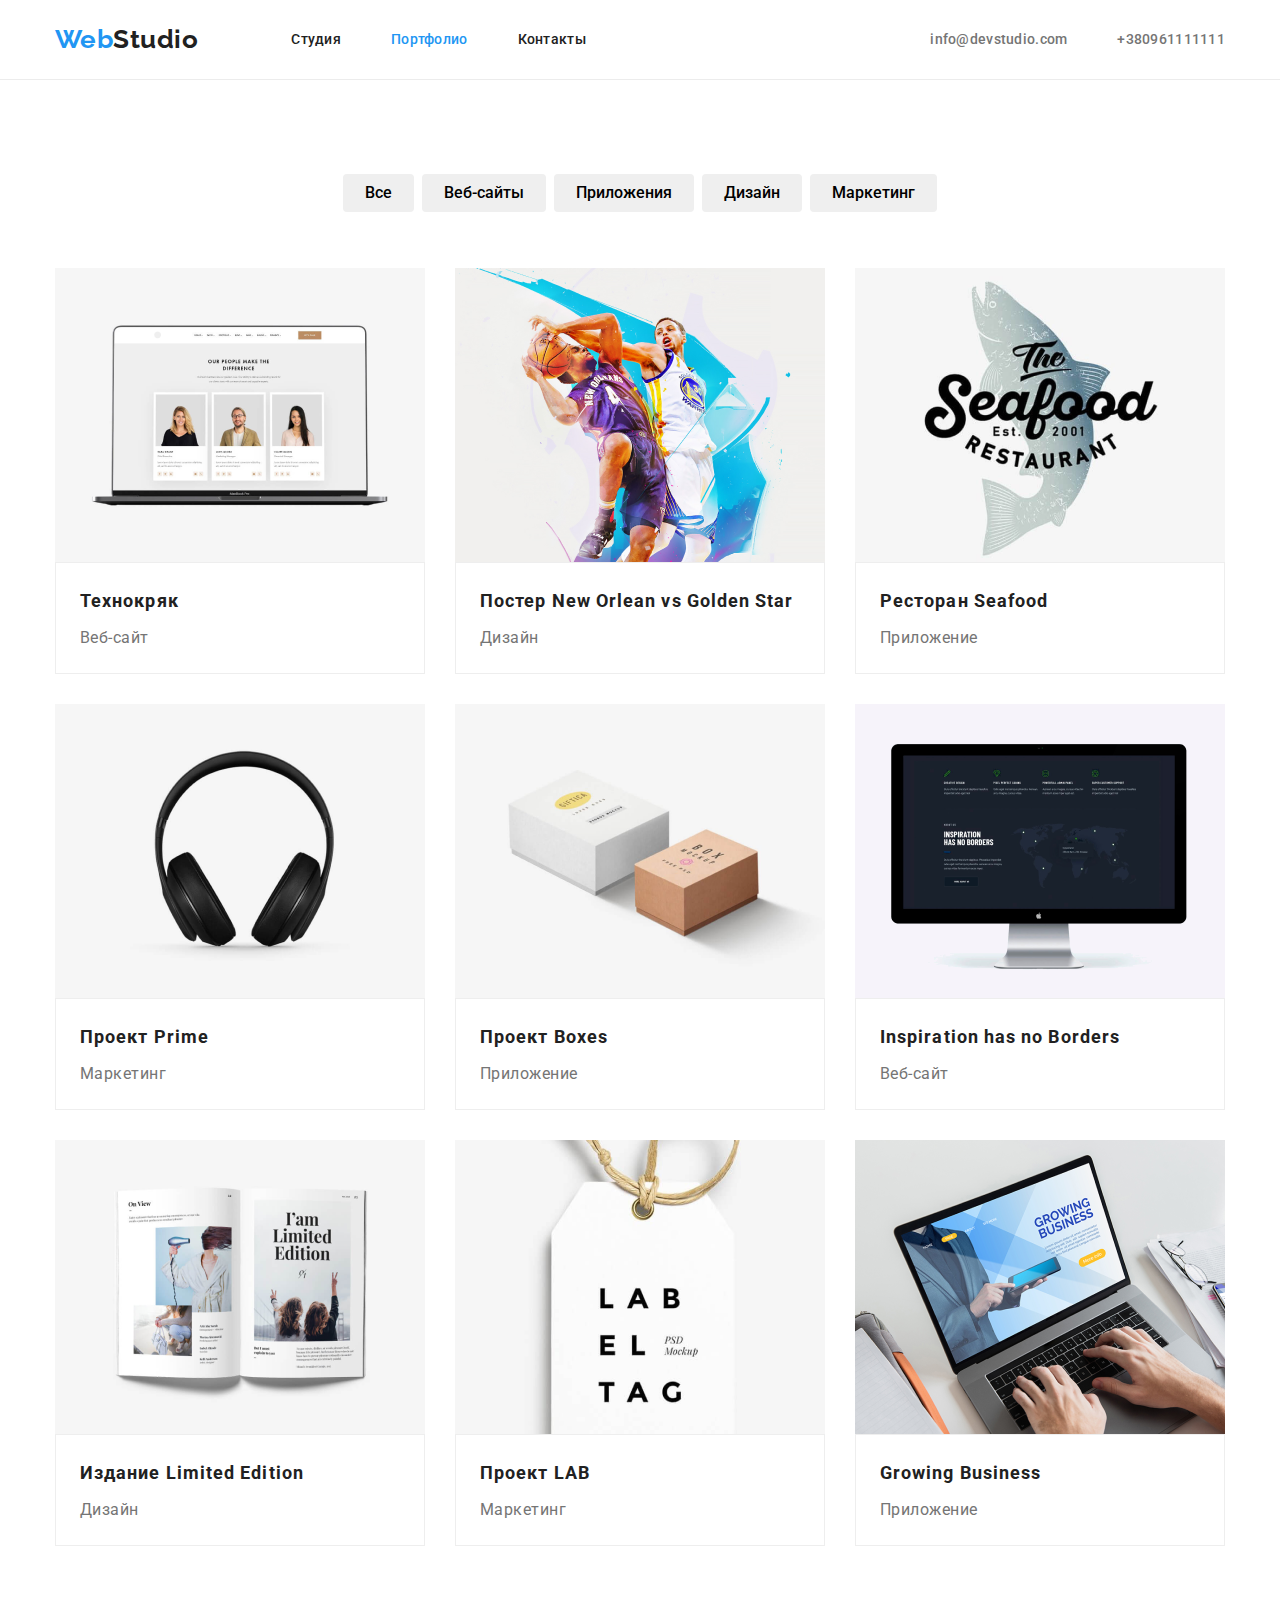
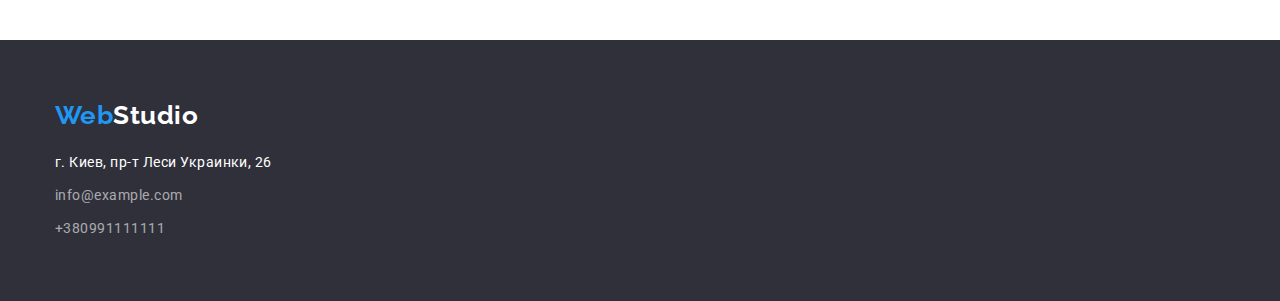
==== portfolio.html @ 41482687 "+" ====
<!DOCTYPE html>
<html lang="ru">
<head>
    <meta charset="UTF-8">
    <meta name="viewport" content="width=device-width, initial-scale=1.0">
    <title>Document</title>
    <!-- шрифты -->
    <link rel="preconnect" href="https://fonts.gstatic.com">
    <link href="https://fonts.googleapis.com/css2?family=Raleway:wght@700&family=Roboto:wght@400;500;700&display=swap" rel="stylesheet">
    <!-- нормалайз -->
    <link rel="stylesheet" href="https://cdnjs.cloudflare.com/ajax/libs/modern-normalize/1.0.0/modern-normalize.min.css">

    <link rel="stylesheet" href="./css/styles.css"/>
</head>
<body>
    <header class="header">
        <div class="container">
            <nav class="navigation">
                <a class="logo link" href="./index.html">Web<span class="span-header">Studio</span></a>
                <ul class="navigation-list list">
                    <li class="item">
                        <a class="navigation-link link" href="./index.html">Студия</a>
                    </li>
                    <li class="item">
                        <a class="navigation-link link current" href="">Портфолио</a>
                    </li>
                    <li class="item">
                        <a class="navigation-link link" href="">Контакты</a>
                    </li>
                </ul>
            </nav>
                <ul class="contacts-list list">
                    <li class="item">
                        <a class="link info" href="mailto:info@devstudio.com">info@devstudio.com</a>
                    </li>
                    <li class="item">
                        <a class="link info" href="tel:+380961111111">+380961111111</a>
                    </li>
                </ul>
        </div>
    </header>
    <main>
        <section class="section-buttons section">
            <div class="container">
                <h1 class="visually-hidden">Портфолио</h1>
                    <ul class="buttons-list list">
                        <li class="item">
                            <button class="button" type="button">Все</button>
                        </li>  
                        <li class="item">
                            <button class="button" type="button">Веб-сайты</button>
                        </li>
                        <li class="item">
                            <button class="button" type="button">Приложения</button>
                        </li>
                        <li class="item">
                            <button class="button" type="button">Дизайн</button>
                        </li>
                        <li class="item">
                            <button class="button" type="button">Маркетинг</button>
                        </li>
                    </ul>
            </div>
        </section>
        <section class="section-works section">
            <div class="container">
                <h2 class="visually-hidden">Наши работы</h2>
                    <ul class="works-list list">
                        <li class="item">
                            <a class="link works" href="">
                                <img src="./images/портфолио-2/img.png" alt="" width="370" height="294">
                            <div class="card-works">                              
                                <h3>Технокряк</h3>
                                <p>Веб-сайт</p>
                            </div>
                            </a>
                        </li>
                        <li class="item">
                            <a class="link works" href="">
                                <img src="./images/портфолио-2/img-1.png" alt="" width="370" height="294">
                            <div class="card-works">
                                <h3>Постер New Orlean vs Golden Star</h3>
                                <p>Дизайн</p>
                            </div>         
                            </a>
                        </li>
                        <li class="item">
                            <a class="link works" href="">
                                <img src="./images/портфолио-2/img-2.png" alt="" width="370" height="294">
                            <div class="card-works">
                                <h3>Ресторан Seafood</h3>
                                <p>Приложение</p>
                            </div>    
                            </a>
                        </li>
                        <li class="item">
                            <a class="link works" href="">
                                <img src="./images/портфолио-2/img-3.png" alt="" width="370" height="294">
                            <div class="card-works">
                                <h3>Проект Prime</h3>
                                <p>Маркетинг</p>
                            </div>
                            </a>
                        </li>
                        <li class="item">
                            <a class="link works" href="">
                                <img src="./images/портфолио-2/img-4.png" alt="" width="370" height="294">
                            <div class="card-works">
                                <h3>Проект Boxes</h3>
                                <p>Приложение</p>
                            </div>
                            </a>
                        </li>
                        <li class="item">
                            <a class="link works" href="">
                                <img src="./images/портфолио-2/img-5.png" alt="" width="370" height="294">
                            <div class="card-works">
                                <h3>Inspiration has no Borders</h3>
                                <p>Веб-сайт</p>
                            </div>         
                            </a>
                        </li>
                        <li class="item">
                            <a class="link works" href="">
                                <img src="./images/портфолио-2/img-6.png" alt="" width="370" height="294">
                            <div class="card-works">
                                <h3>Издание Limited Edition</h3>
                                <p>Дизайн</p>
                            </div>
                            </a>
                        </li>
                        <li class="item">
                            <a class="link works" href="">
                                <img src="./images/портфолио-2/img-7.png" alt="" width="370" height="294">
                            <div class="card-works">
                                <h3>Проект LAB</h3>
                                <p>Маркетинг</p>
                            </div>
                            </a>
                        </li>
                        <li class="item">
                            <a class="link works" href="">
                                <img src="./images/портфолио-2/img-8.png" alt="" width="370" height="294">
                            <div class="card-works">
                                <h3>Growing Business</h3>
                                <p>Приложение</p>
                            </div>    
                            </a>
                        </li>
                    </ul>
            </div>
        </section>
    </main>
    <footer class="footer">
        <div class="container">
            <a class="logo footer link" href="">Web<span class="span-footer">Studio</span>
            </a>
            <address class="address">
                <p>г. Киев, пр-т Леси Украинки, 26</p>
                <ul class="footer-contacts list">
                    <li class="item">
                        <a class="link info" href="mailto:info@example.com">info@example.com</a>
                    </li>
                    <li class="item">
                        <a class="link info" href="tel:+380991111111">+380991111111</a>
                    </li>
                </ul>
            </address>
        </div>
    </footer>
</body>
</html>
---- css/styles.css ----
:root {
    --primary-text-color: #212121;
    --primary-white-color: #ffffff;
    --title-text-color: #757575;
    --accent-color:  #2196F3;
    --main-font: Roboto, sans-serif;
    --card-shadow:  0px 1px 3px rgba(0, 0, 0, 0.12),
     0px 1px 1px rgba(0, 0, 0, 0.14), 0px 2px 1px rgba(0, 0, 0, 0.2);
}

body { 
    font-family: Roboto, sans-serif;
    color:var(--title-text-color);
    letter-spacing: 0.03em;
}

h1,
h2,
h3,
h4,
h5,
h6,
p {
    margin: 0;
}

ul, ol {
    margin: 0;
    padding: 0;
}

img {
    display:block;
}

.container {
    width: 1200px;
    margin: 0 auto;
    padding-left: 15px;
    padding-right: 15px;
    /* background-color: ; */
}

.visually-hidden {
    position: absolute !important;
    clip: rect(1px 1px 1px 1px);  /* IE6, IE7 */
    clip: rect(1px, 1px, 1px, 1px);
    padding: 0 !important; 
    border: 0 !important;
    height: 1px !important;
    width: 1px !important;
    overflow: hidden;
}

/* ==============  LOGO  ============ */

.logo {
    padding-top: 24px;
    padding-bottom: 24px;
    color:var(--accent-color);
    font-family: Raleway, sans-serif;

    font-weight: 700;
    font-size: 26px;
    line-height: 1.2;
}

.logo .span-footer {
    color:var(--primary-white-color);
}

.logo .span-header {
    color:var(--primary-text-color);
}

/* ==============  ССЫЛКИ NAV  ============== */

.link {
    text-decoration: none;
}

.navigation-link {
    color:var(--primary-text-color);

    
    font-weight: 500;
    font-size: 14px;
    line-height: 1.14;
    letter-spacing: 0.02em;
}

.contacts-list .info {
    
    /* background-color: brown; */
    color:var(--title-text-color);
    
    font-weight: 500;
    font-size: 14px;
    line-height: 1.14;
    letter-spacing: 0.02em;
}

/*  флексы шапки  */

.navigation-list {
    display: flex;
    text-align: center;
    margin-left: 93px;
}

.contacts-list {
    display: flex;
    text-align: center;
    margin-left: auto;
}

.contacts-list .item:not(:last-child){
    margin-right: 50px;
}

.navigation-list .item:not(:last-child){
    margin-right: 50px;
}

/* ============== ХЕДЕР  ============== */

.header{
    border-bottom: 1px solid #ECECEC
}

.header .container {
    display: flex;
    align-items: center;
}

.navigation {
    display: flex;
    align-items: center;
}

/* ============= ГЕРОЙ =============== */

.section-hero {
    background-color:#2F303A;
    text-align: center;
    padding-top: 200px;
    padding-bottom: 210px;
}

.section-hero h1 {
    margin-bottom: 40px;
    color:var(--primary-white-color);

    font-weight: 900;
    font-size: 44px;
    line-height: 1.37;
    text-align: center;
    letter-spacing: 0.06em;
    text-transform: uppercase
}

/* ============== ЗАГОЛОВКИ / цвет  ============== */

.heading {
    color:var(--primary-text-color);
}

/* ==============  КНОПКИ   ============== */

button {
    font-family: inherit;
    cursor: pointer;
    display: block;
    border: none;
}

.section-hero button {
    background-color: var(--accent-color);
    color: var(--primary-white-color);

    min-width: 200px;
    font-weight: 700;
    font-size: 16px;
    line-height: 1.88;
    letter-spacing: 0.06em;

    padding: 10px 32px;
    border-radius: 4px;
    text-align: center;
    margin: 0 auto;
}

/* ============= ПРЕИМУЩЕСТВА =============== */

.section-advantages .container {
    padding-top: 94px;
}

.advantages h3 {
    margin-bottom: 10px;

    font-weight: 700;
    font-size: 14px;
    line-height: 1.14;
    
}

.advantages p {
    font-size: 14px;
    line-height: 1.71;
}

.advantages {
    display: flex;
}

.advantages .item:not(:last-child){
    margin-right: 30px;
}

/* ============= ЗАНЯТИЕ =============== */

.section-occupation .container {
    padding-top: 94px;
    padding-bottom: 94px;
}

.section-occupation h2 {
    margin-bottom: 50px;
    text-align: center;

    font-weight: 700;
    font-size: 36px;
    line-height: 1.16;
    
}

.occupation-list {
    display: flex;
}

.occupation-list .item:not(:last-child){
    margin-right: 30px;
}

/* ============= Наша команда  =============== */

.section-team {
    padding-top: 94px;
    padding-bottom: 94px;
    background-color: #F5F4FA;
}

.section-team h2 {
    margin-bottom: 50px;

    font-weight: 700;
    font-size: 36px;
    line-height: 1.17;
    text-align: center;
}

.team-list {
    display: flex;
}

.team-list .item:not(:last-child){
    margin-right: 30px;
} 

.team-list h3 {
    margin-bottom: 10px;

    font-weight: 500;
    font-size: 16px;
    line-height: 1.18;
}

.team p {
    font-size: 16px;
    line-height: 1.18px;
}

.card {
    background: #FFFFFF;
    border-radius: 0px 0px 4px 4px;
    box-shadow: var(--card-shadow);
    border-radius: 4px;
    overflow: hidden;
}

.our-team {
    padding-top: 30px;
    padding-bottom: 30px;
    text-align: center;
}

/* ============== FOOTER ============== */

.footer {
    padding-top: 60px;
    padding-bottom: 60px;
    background-color: #2F303A;
}

.address {
    font-style:normal;

    font-size: 14px;
    line-height: 1.71;
 }

.address p { 
    color:var(--primary-white-color);

    margin-top: 20px;  /* для лого*/
    margin-bottom: 9px;
}

.footer-contacts .link {
    font-size: 14px;
    line-height: 1.7;
    color: rgba(255, 255, 255, 0.6);
}

.footer-contacts .item:not(:last-child){
    margin-bottom: 9px;
}

/* страничка портфолио*/


/* ============== ХОВЕР НА ССЫЛКАХ ============ */

.list {
    list-style: none;
}

.navigation-list a:hover,
.navigation-list a:focus {
    color: var(--accent-color);
}

.contacts-list a:hover,
.contacts-list a:focus {
    color: var(--accent-color);
}

/* ==============  эффект текущей страницы ============ */

.navigation-list .current {
    color: var(--accent-color);
}

/* ==============  КНОПКИ портфолио  ============== */

.buttons-list {
    display: flex;
    text-align: center;
    padding-top: 94px;
    padding-bottom: 56px;
    justify-content: center;   
}

.section-buttons button {
    font-weight: 500;
    font-size: 16px;
    line-height: 1.62;

    padding: 6px 22px;
    border-radius: 4px;
}
    
.buttons-list .item:not(:last-child){
    margin-right: 8px;
}

.buttons-list .button:hover,
.buttons-list .button:focus {
    background-color: var(--accent-color);
    color: var(--primary-white-color);
}

/* ============== ССЫЛКИ  работ портфолио ============== */

.works-list h3 {
    color:var(--primary-text-color);
    font-weight: 700;
    font-size: 18px;
    line-height: 2;
    letter-spacing: 0.06em;

    margin-bottom: 4px;
}

.works-list p {
    color:var(--title-text-color);
    font-size: 16px;
    line-height: 1.87;
}

.works-list {
    display:flex;
    flex-wrap: wrap;
    margin-left: -30px;
    margin-top: -30px;
}

.works-list img {
    max-width: 100%;
}

.works-list > .item {
    flex-basis: calc(100% / 3 - 30px);
    margin-left: 30px;
    margin-top: 30px;
}

.card-works {
    padding: 20px 24px;
    background-color: #FFFFFF;
    border: 1px solid #EEEEEE;
    box-sizing: border-box;
}

.section-works .container {
    padding-bottom: 94px;
}
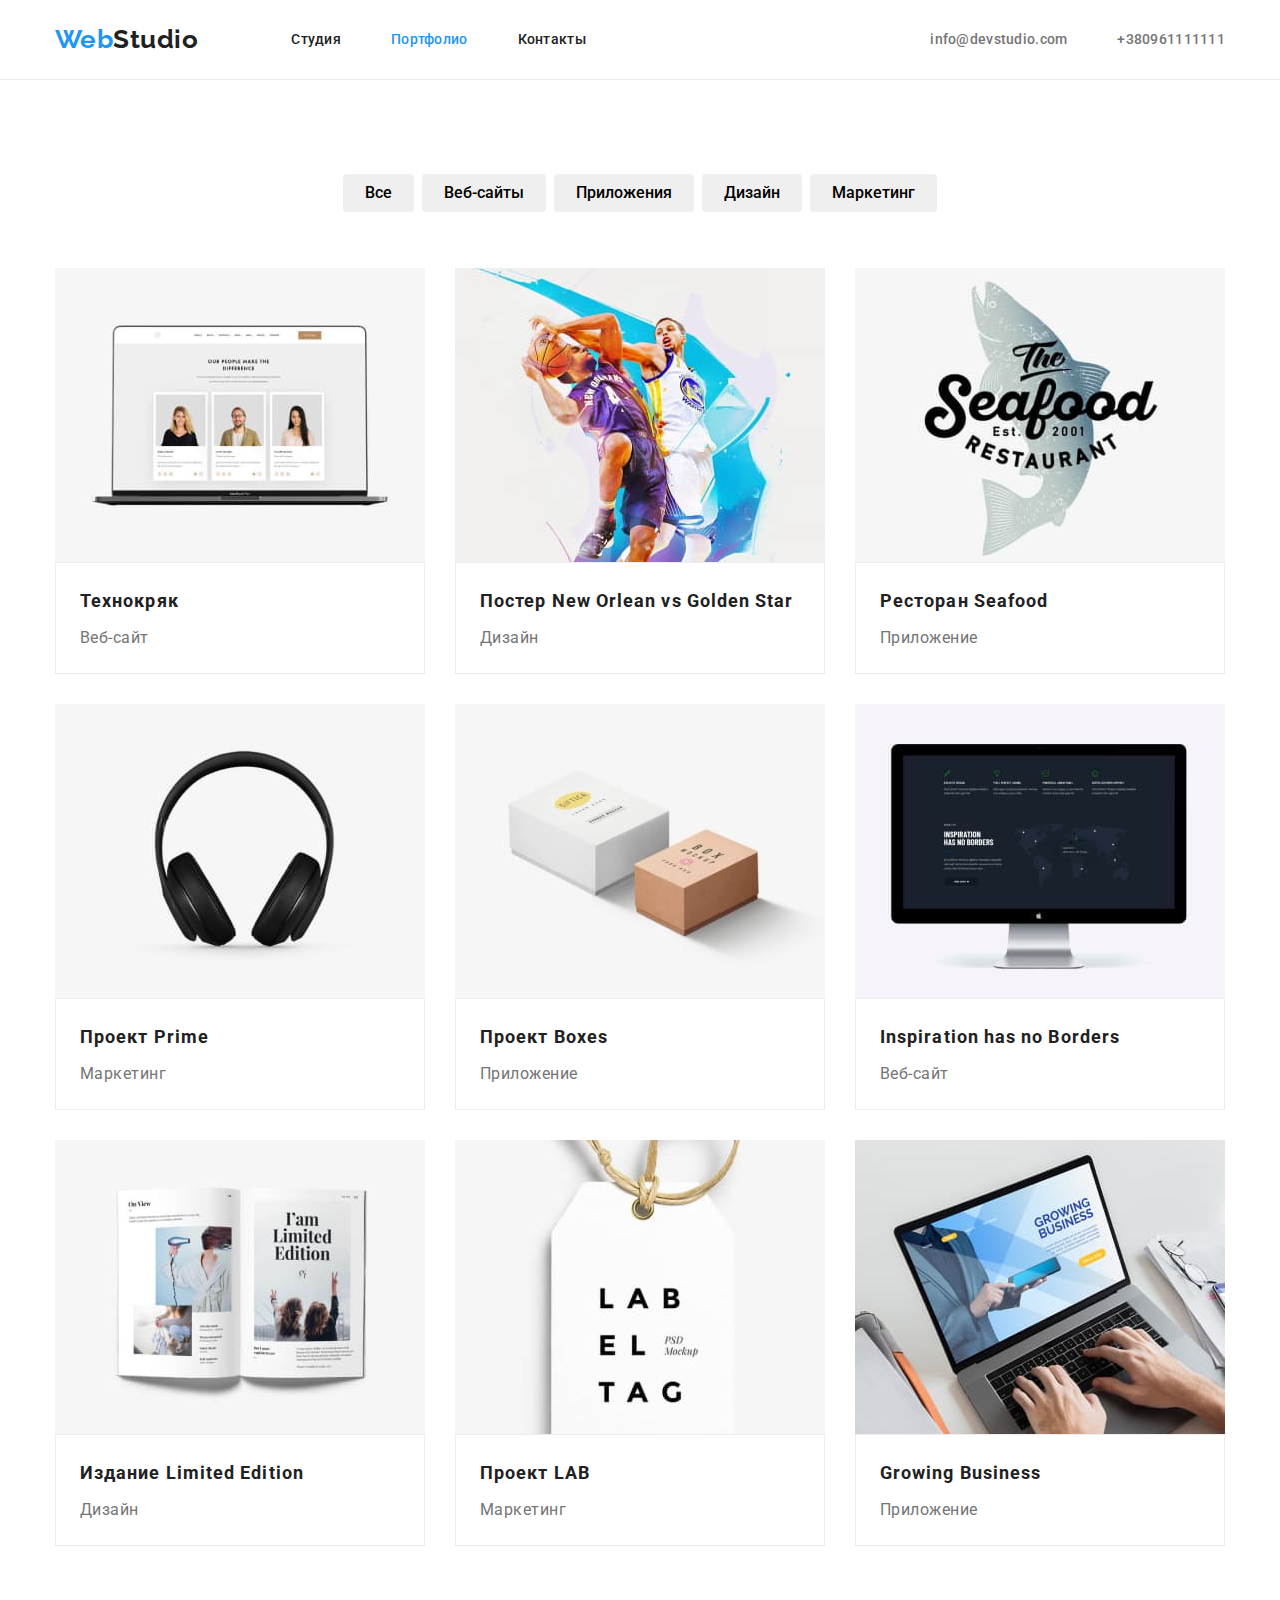
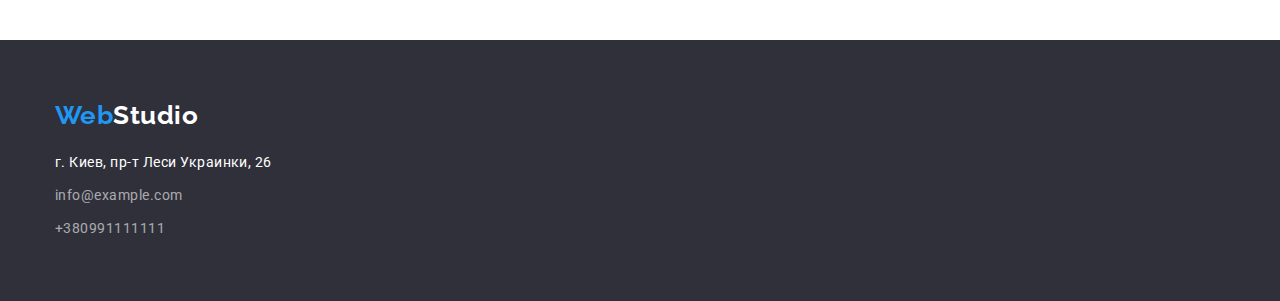
==== commit 15d48047: "+" ====
--- a/portfolio.html
+++ b/portfolio.html
@@ -68,7 +68,7 @@
                     <ul class="works-list list">
                         <li class="item">
                             <a class="link works" href="">
-                                <img src="./images/портфолио-2/img.png" alt="" width="370" height="294">
+                                <img src="./images/портфолио/img.jpg" alt="" width="370" height="294">
                             <div class="card-works">                              
                                 <h3>Технокряк</h3>
                                 <p>Веб-сайт</p>
@@ -77,7 +77,7 @@
                         </li>
                         <li class="item">
                             <a class="link works" href="">
-                                <img src="./images/портфолио-2/img-1.png" alt="" width="370" height="294">
+                                <img src="./images/портфолио/img-1.jpg" alt="" width="370" height="294">
                             <div class="card-works">
                                 <h3>Постер New Orlean vs Golden Star</h3>
                                 <p>Дизайн</p>
@@ -86,7 +86,7 @@
                         </li>
                         <li class="item">
                             <a class="link works" href="">
-                                <img src="./images/портфолио-2/img-2.png" alt="" width="370" height="294">
+                                <img src="./images/портфолио/img-2.jpg" alt="" width="370" height="294">
                             <div class="card-works">
                                 <h3>Ресторан Seafood</h3>
                                 <p>Приложение</p>
@@ -95,7 +95,7 @@
                         </li>
                         <li class="item">
                             <a class="link works" href="">
-                                <img src="./images/портфолио-2/img-3.png" alt="" width="370" height="294">
+                                <img src="./images/портфолио/img-3.jpg" alt="" width="370" height="294">
                             <div class="card-works">
                                 <h3>Проект Prime</h3>
                                 <p>Маркетинг</p>
@@ -104,7 +104,7 @@
                         </li>
                         <li class="item">
                             <a class="link works" href="">
-                                <img src="./images/портфолио-2/img-4.png" alt="" width="370" height="294">
+                                <img src="./images/портфолио/img-4.jpg" alt="" width="370" height="294">
                             <div class="card-works">
                                 <h3>Проект Boxes</h3>
                                 <p>Приложение</p>
@@ -113,7 +113,7 @@
                         </li>
                         <li class="item">
                             <a class="link works" href="">
-                                <img src="./images/портфолио-2/img-5.png" alt="" width="370" height="294">
+                                <img src="./images/портфолио/img-5.jpg" alt="" width="370" height="294">
                             <div class="card-works">
                                 <h3>Inspiration has no Borders</h3>
                                 <p>Веб-сайт</p>
@@ -122,7 +122,7 @@
                         </li>
                         <li class="item">
                             <a class="link works" href="">
-                                <img src="./images/портфолио-2/img-6.png" alt="" width="370" height="294">
+                                <img src="./images/портфолио/img-6.jpg" alt="" width="370" height="294">
                             <div class="card-works">
                                 <h3>Издание Limited Edition</h3>
                                 <p>Дизайн</p>
@@ -131,7 +131,7 @@
                         </li>
                         <li class="item">
                             <a class="link works" href="">
-                                <img src="./images/портфолио-2/img-7.png" alt="" width="370" height="294">
+                                <img src="./images/портфолио/img-7.jpg" alt="" width="370" height="294">
                             <div class="card-works">
                                 <h3>Проект LAB</h3>
                                 <p>Маркетинг</p>
@@ -140,7 +140,7 @@
                         </li>
                         <li class="item">
                             <a class="link works" href="">
-                                <img src="./images/портфолио-2/img-8.png" alt="" width="370" height="294">
+                                <img src="./images/портфолио/img-8.jpg" alt="" width="370" height="294">
                             <div class="card-works">
                                 <h3>Growing Business</h3>
                                 <p>Приложение</p>
--- a/css/styles.css
+++ b/css/styles.css
@@ -125,7 +125,7 @@
 /* ============== ХЕДЕР  ============== */
 
 .header{
-    border-bottom: 1px solid #ECECEC
+    border-bottom: 1px solid #ECECEC;
 }
 
 .header .container {
@@ -216,6 +216,14 @@
 
 .advantages .item:not(:last-child){
     margin-right: 30px;
+}
+
+.box {
+    width: 270px;
+    height: 120px;
+    background: #F5F4FA;
+    border-radius: 4px;
+    margin-bottom: 30px;
 }
 
 /* ============= ЗАНЯТИЕ =============== */
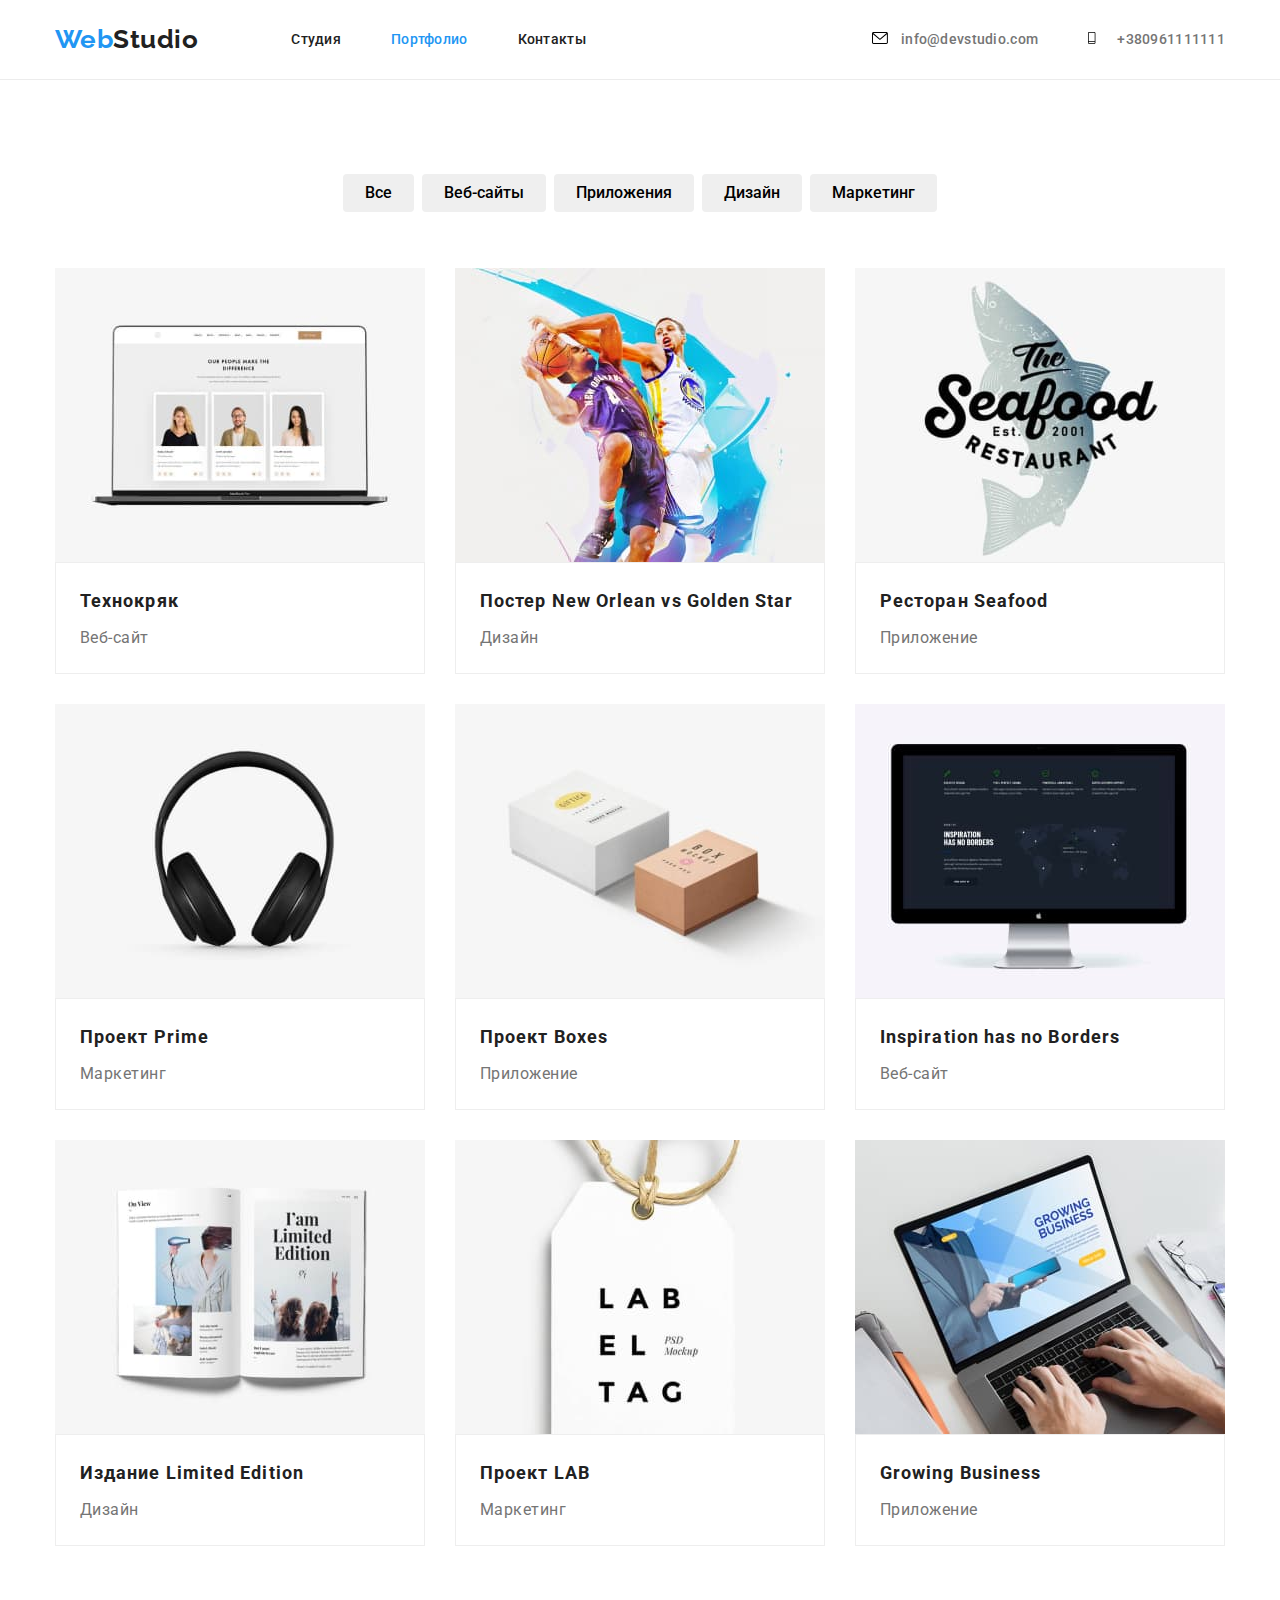
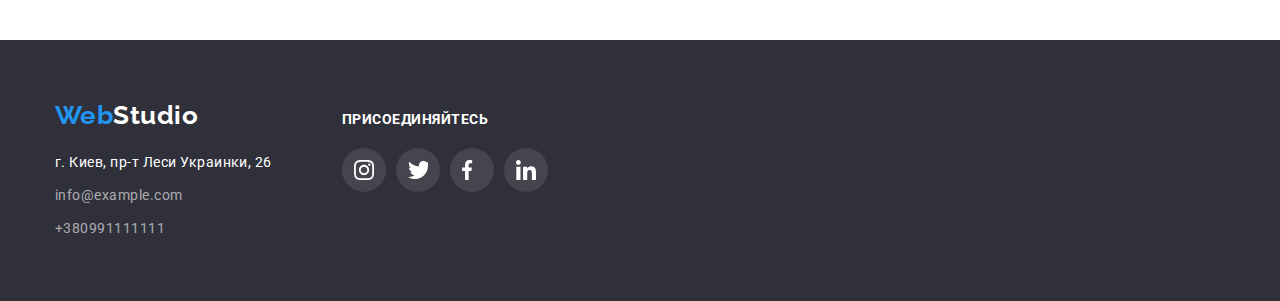
==== commit caa583a0: "finish" ====
--- a/portfolio.html
+++ b/portfolio.html
@@ -29,14 +29,24 @@
                     </li>
                 </ul>
             </nav>
-                <ul class="contacts-list list">
-                    <li class="item">
-                        <a class="link info" href="mailto:info@devstudio.com">info@devstudio.com</a>
-                    </li>
-                    <li class="item">
-                        <a class="link info" href="tel:+380961111111">+380961111111</a>
-                    </li>
-                </ul>
+            <ul class="contacts-list list">
+                <li class="item">
+                    <a class="link info" href="mailto:info@devstudio.com">
+                        <svg class="icons-link" width="16" height="12">
+                            <use href="./images/icons.svg#mail"></use>
+                        </svg>
+                        info@devstudio.com
+                    </a>
+                </li>
+                <li class="item">
+                    <a class="link info" href="tel:+380961111111">
+                        <svg class="icons-link" width="16" height="12">
+                            <use href="./images/icons.svg#phone"></use>
+                        </svg>
+                        +380961111111
+                    </a>
+                </li>
+            </ul>
         </div>
     </header>
     <main>
@@ -153,19 +163,56 @@
     </main>
     <footer class="footer">
         <div class="container">
-            <a class="logo footer link" href="">Web<span class="span-footer">Studio</span>
-            </a>
-            <address class="address">
-                <p>г. Киев, пр-т Леси Украинки, 26</p>
-                <ul class="footer-contacts list">
-                    <li class="item">
-                        <a class="link info" href="mailto:info@example.com">info@example.com</a>
-                    </li>
-                    <li class="item">
-                        <a class="link info" href="tel:+380991111111">+380991111111</a>
-                    </li>
-                </ul>
-            </address>
+            <div class="footer-wrapper">
+                <div class="footer-address">
+                    <a class="logo footer link" href="">Web<span class="span-footer">Studio</span>
+                    </a>
+                    <address class="address">
+                        <p>г. Киев, пр-т Леси Украинки, 26</p>
+                        <ul class="footer-contacts list">
+                            <li class="item">
+                                <a class="link info" href="mailto:info@example.com">info@example.com</a>
+                            </li>
+                            <li class="item">
+                                <a class="ink link info" href="tel:+380991111111">+380991111111</a>
+                            </li>
+                        </ul>
+                    </address>
+                </div>
+                <div class="footer-social">
+                    <b class="join">ПРИСОЕДИНЯЙТЕСЬ</b>
+                    <ul class="footer-social-list list">
+                        <li class="social-item">
+                            <a class="social-link link" href="#">
+                                <svg class="svg-icons white">
+                                    <use href="./images/icons.svg#instagram"></use>
+                                </svg>
+                            </a>
+                        </li>
+                        <li class="social-item">
+                            <a class="social-link link" href="#">
+                                <svg class="svg-icons white">
+                                    <use href="./images/icons.svg#twitter"></use>
+                                </svg>
+                            </a>
+                        </li>
+                        <li class="social-item">
+                            <a class="social-link link" href="#">
+                                <svg class="svg-icons white">
+                                    <use href="./images/icons.svg#facebook"></use>
+                                </svg>
+                            </a>
+                        </li>
+                        <li class="social-item">
+                            <a class="social-link link" href="#">
+                                <svg class="svg-icons white">
+                                    <use href="./images/icons.svg#linkedin"></use>
+                                </svg>
+                            </a>
+                        </li>
+                    </ul>
+                </div>
+            </div>
         </div>
     </footer>
 </body>
--- a/css/styles.css
+++ b/css/styles.css
@@ -90,8 +90,6 @@
 }
 
 .contacts-list .info {
-    
-    /* background-color: brown; */
     color:var(--title-text-color);
     
     font-weight: 500;
@@ -122,6 +120,21 @@
     margin-right: 50px;
 }
 
+/*  svg / contact */
+
+.contacts-list .icons-link {
+    display: inline-flex;
+    margin-right: 10px;
+    color: #757575;
+}
+
+.contacts-list .icons-link:hover,
+.contacts-list .icons-link:focus {
+    fill:var(--accent-color);
+}
+
+
+
 /* ============== ХЕДЕР  ============== */
 
 .header{
@@ -141,10 +154,11 @@
 /* ============= ГЕРОЙ =============== */
 
 .section-hero {
+    max-width: 1600px;
     background-color:#2F303A;
-    text-align: center;
     padding-top: 200px;
-    padding-bottom: 210px;
+    padding-bottom: 200px;
+    background-image: linear-gradient(rgba(47, 48, 58, 0.4), rgba(47, 48, 58, 0.4)), url("../images/герой/Img.jpg")
 }
 
 .section-hero h1 {
@@ -219,6 +233,9 @@
 }
 
 .box {
+    display: flex;
+    justify-content: center;
+    align-items: center;
     width: 270px;
     height: 120px;
     background: #F5F4FA;
@@ -251,8 +268,41 @@
     margin-right: 30px;
 }
 
+/* ============= Наша команда / svg  =============== */
+
+.svg-icons {
+    fill: #AFB1B8;
+    width: 20px;
+    height: 20px;
+}
+
+.icon-list {
+    display: flex;
+    justify-content: space-between;
+    padding-left: 32px;
+    padding-right: 32px;
+}
+
+.social-link {
+    display: inline-flex;
+    width: 44px;
+    height: 44px;
+    border-radius: 50%;
+    justify-content: center;
+    align-items: center;
+}
+
+.social-link:hover .svg-icons,
+.social-link:focus .svg-icons {
+    fill: var(--primary-white-color);    
+}
+
+.item-icon:hover .social-link,
+.item-icon:focus .social-link{
+    background-color:var(--accent-color);
+}
+
 /* ============= Наша команда  =============== */
-
 .section-team {
     padding-top: 94px;
     padding-bottom: 94px;
@@ -284,13 +334,16 @@
     line-height: 1.18;
 }
 
-.team p {
+.team-list p {
+    margin-bottom: 16px;
+
     font-size: 16px;
-    line-height: 1.18px;
+    line-height: 1.18;
+    
 }
 
 .card {
-    background: #FFFFFF;
+    background: var(--primary-white-color);
     border-radius: 0px 0px 4px 4px;
     box-shadow: var(--card-shadow);
     border-radius: 4px;
@@ -303,6 +356,54 @@
     text-align: center;
 }
 
+/* ============== ПОСТОЯННЫЕ КЛИЕНТЫ ============== */
+.section-clients {
+    padding-top: 94px;
+    padding-bottom: 94px;
+}
+
+.section-clients h2 {
+    font-weight: 700;
+    font-size: 36px;
+    line-height: 1.16;
+    text-align: center;
+
+    margin-bottom: 50px;
+}
+
+.clients-list {
+    display: flex;
+    justify-content: space-between;
+}
+
+.item-clients {
+    display: flex;
+    justify-content: center;
+    align-items: center;
+
+    width: 170px;
+    height: 90px;
+    border: 1px solid #AFB1B8; 
+    box-sizing: border-box;
+    border-radius: 4px;
+}
+
+.svg-logo {
+    fill: #AFB1B8;
+}
+
+.clients-list .item:not(:last-child){
+    margin-right: 30px;
+}
+
+.item-clients:hover {
+    border-color:var(--accent-color);
+}
+
+.item-clients:hover .svg-logo {
+    fill: var(--accent-color);
+}
+
 /* ============== FOOTER ============== */
 
 .footer {
@@ -311,6 +412,15 @@
     background-color: #2F303A;
 }
 
+.footer-wrapper {
+    display: flex;
+    align-items: baseline;
+}
+
+.footer-address {
+    margin-right: 70px;
+}
+
 .address {
     font-style:normal;
 
@@ -321,7 +431,7 @@
 .address p { 
     color:var(--primary-white-color);
 
-    margin-top: 20px;  /* для лого*/
+    margin-top: 20px; /* for logo*/
     margin-bottom: 9px;
 }
 
@@ -334,6 +444,39 @@
 .footer-contacts .item:not(:last-child){
     margin-bottom: 9px;
 }
+
+ /*  ПРИСОЕДИНЯЙТЕСЬ  */
+
+ .footer-social-list {
+     display: flex;
+     margin-top: 20px;  /* от присоединяйтесь*/
+ }
+
+.footer-social-list .social-item:not(:last-child){
+    margin-right: 10px;
+}
+
+.join {
+    font-weight: 700;
+    font-size: 14px;
+    line-height: 1.14;
+    color: var(--primary-white-color);
+}
+
+.social-link .white{
+    fill:var(--primary-white-color);
+}
+
+.footer-social-list .social-link {
+    background-color: rgba(255, 255, 255, 0.1);
+}
+
+.footer-social-list .social-link:hover,
+.footer-social-list .social-link:focus {
+    background-color: var(--accent-color);
+}
+
+
 
 /* страничка портфолио*/
 
@@ -431,6 +574,12 @@
     box-sizing: border-box;
 }
 
+.works-list .item:hover,
+.works-list .item:focus {
+    box-shadow: 0px 1px 1px rgba(0, 0, 0, 0.12), 0px 4px 4px rgba(0, 0, 0, 0.06), 1px 4px 6px rgba(0, 0, 0, 0.16);
+
+}
+
 .section-works .container {
     padding-bottom: 94px;
 }
